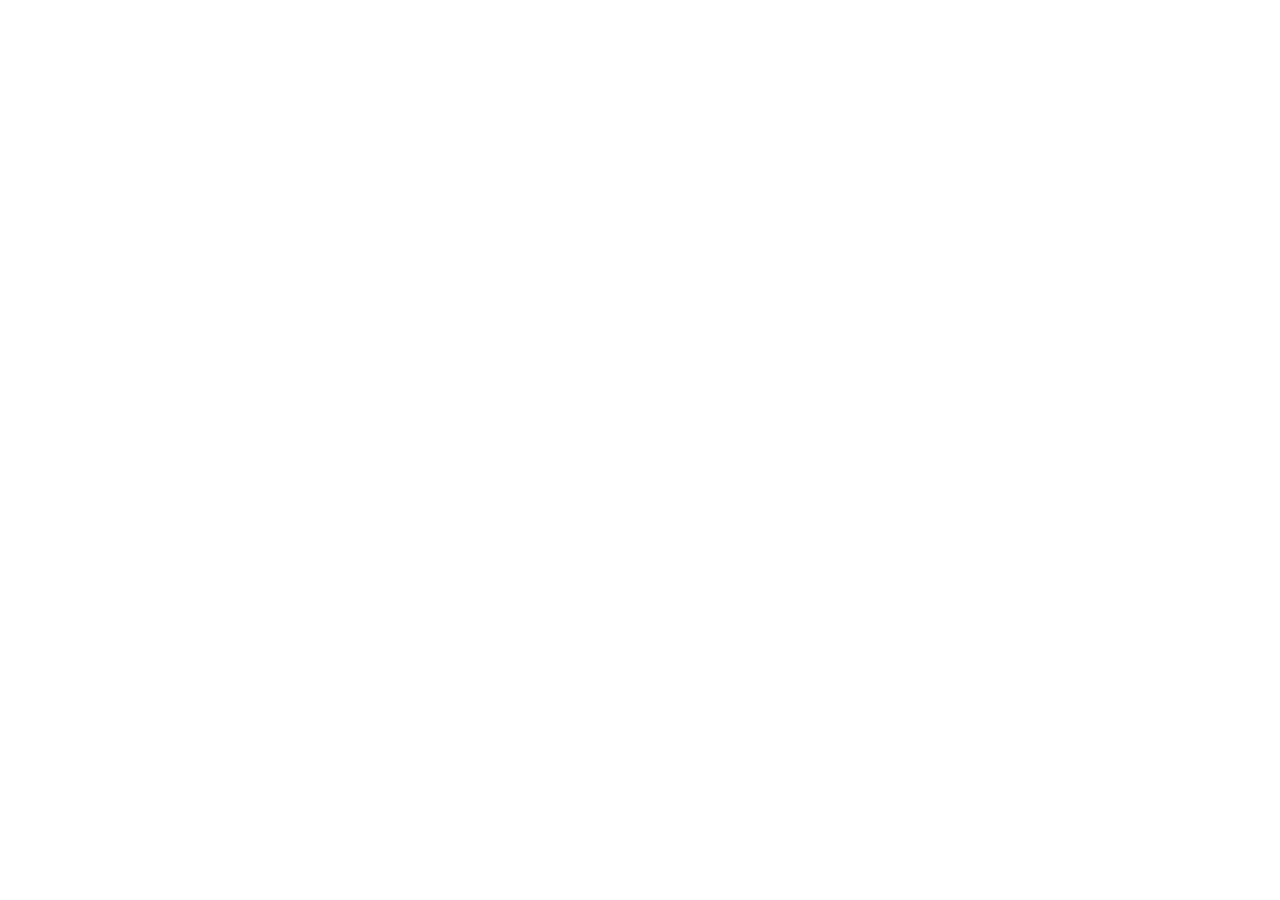
==== index.html @ 0b2075d2 "Add files via upload" ====
<!doctype html>
<html lang="en">
  <head>
    <meta charset="UTF-8" />
    <link rel="icon" type="image/svg+xml" href="/vite.svg" />
    <meta name="viewport" content="width=device-width, initial-scale=1.0" />
    <title data-default>Vite + React + TS</title>
    <meta property="og:image" content="https://bolt.new/static/og_default.png" />
    <meta name="twitter:card" content="summary_large_image" />
    <meta name="twitter:image" content="https://bolt.new/static/og_default.png" />
    <script type="module" crossorigin src="/assets/index-DK-SlphU.js"></script>
    <link rel="stylesheet" crossorigin href="/assets/index-BVPGeCKn.css">
  </head>
  <body>
    <div id="root"></div>
  </body>
</html>
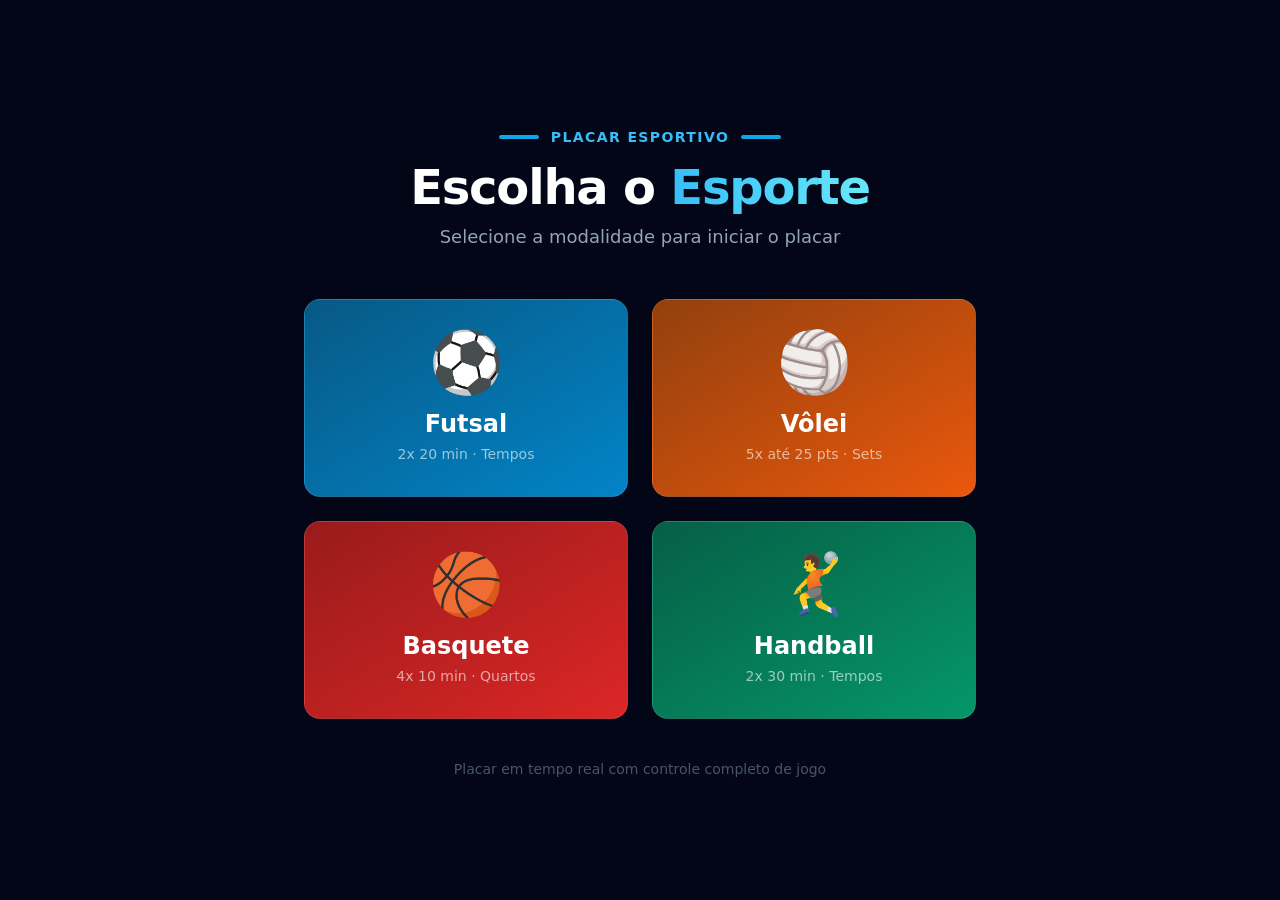
==== commit 26f68469: "Update index.html" ====
--- a/index.html
+++ b/index.html
@@ -8,8 +8,8 @@
     <meta property="og:image" content="https://bolt.new/static/og_default.png" />
     <meta name="twitter:card" content="summary_large_image" />
     <meta name="twitter:image" content="https://bolt.new/static/og_default.png" />
-    <script type="module" crossorigin src="/assets/index-DK-SlphU.js"></script>
-    <link rel="stylesheet" crossorigin href="/assets/index-BVPGeCKn.css">
+   <script type="module" crossorigin src="./assets/index-DK-SlphU.js"></script>
+   <link rel="stylesheet" crossorigin href="./assets/index-BVPGeCKn.css">
   </head>
   <body>
     <div id="root"></div>
--- a/assets/index-BVPGeCKn.css
+++ b/assets/index-BVPGeCKn.css
@@ -0,0 +1 @@
+*,:before,:after{--tw-border-spacing-x: 0;--tw-border-spacing-y: 0;--tw-translate-x: 0;--tw-translate-y: 0;--tw-rotate: 0;--tw-skew-x: 0;--tw-skew-y: 0;--tw-scale-x: 1;--tw-scale-y: 1;--tw-pan-x: ;--tw-pan-y: ;--tw-pinch-zoom: ;--tw-scroll-snap-strictness: proximity;--tw-gradient-from-position: ;--tw-gradient-via-position: ;--tw-gradient-to-position: ;--tw-ordinal: ;--tw-slashed-zero: ;--tw-numeric-figure: ;--tw-numeric-spacing: ;--tw-numeric-fraction: ;--tw-ring-inset: ;--tw-ring-offset-width: 0px;--tw-ring-offset-color: #fff;--tw-ring-color: rgb(59 130 246 / .5);--tw-ring-offset-shadow: 0 0 #0000;--tw-ring-shadow: 0 0 #0000;--tw-shadow: 0 0 #0000;--tw-shadow-colored: 0 0 #0000;--tw-blur: ;--tw-brightness: ;--tw-contrast: ;--tw-grayscale: ;--tw-hue-rotate: ;--tw-invert: ;--tw-saturate: ;--tw-sepia: ;--tw-drop-shadow: ;--tw-backdrop-blur: ;--tw-backdrop-brightness: ;--tw-backdrop-contrast: ;--tw-backdrop-grayscale: ;--tw-backdrop-hue-rotate: ;--tw-backdrop-invert: ;--tw-backdrop-opacity: ;--tw-backdrop-saturate: ;--tw-backdrop-sepia: ;--tw-contain-size: ;--tw-contain-layout: ;--tw-contain-paint: ;--tw-contain-style: }::backdrop{--tw-border-spacing-x: 0;--tw-border-spacing-y: 0;--tw-translate-x: 0;--tw-translate-y: 0;--tw-rotate: 0;--tw-skew-x: 0;--tw-skew-y: 0;--tw-scale-x: 1;--tw-scale-y: 1;--tw-pan-x: ;--tw-pan-y: ;--tw-pinch-zoom: ;--tw-scroll-snap-strictness: proximity;--tw-gradient-from-position: ;--tw-gradient-via-position: ;--tw-gradient-to-position: ;--tw-ordinal: ;--tw-slashed-zero: ;--tw-numeric-figure: ;--tw-numeric-spacing: ;--tw-numeric-fraction: ;--tw-ring-inset: ;--tw-ring-offset-width: 0px;--tw-ring-offset-color: #fff;--tw-ring-color: rgb(59 130 246 / .5);--tw-ring-offset-shadow: 0 0 #0000;--tw-ring-shadow: 0 0 #0000;--tw-shadow: 0 0 #0000;--tw-shadow-colored: 0 0 #0000;--tw-blur: ;--tw-brightness: ;--tw-contrast: ;--tw-grayscale: ;--tw-hue-rotate: ;--tw-invert: ;--tw-saturate: ;--tw-sepia: ;--tw-drop-shadow: ;--tw-backdrop-blur: ;--tw-backdrop-brightness: ;--tw-backdrop-contrast: ;--tw-backdrop-grayscale: ;--tw-backdrop-hue-rotate: ;--tw-backdrop-invert: ;--tw-backdrop-opacity: ;--tw-backdrop-saturate: ;--tw-backdrop-sepia: ;--tw-contain-size: ;--tw-contain-layout: ;--tw-contain-paint: ;--tw-contain-style: }*,:before,:after{box-sizing:border-box;border-width:0;border-style:solid;border-color:#e5e7eb}:before,:after{--tw-content: ""}html,:host{line-height:1.5;-webkit-text-size-adjust:100%;-moz-tab-size:4;-o-tab-size:4;tab-size:4;font-family:ui-sans-serif,system-ui,sans-serif,"Apple Color Emoji","Segoe UI Emoji",Segoe UI Symbol,"Noto Color Emoji";font-feature-settings:normal;font-variation-settings:normal;-webkit-tap-highlight-color:transparent}body{margin:0;line-height:inherit}hr{height:0;color:inherit;border-top-width:1px}abbr:where([title]){-webkit-text-decoration:underline dotted;text-decoration:underline dotted}h1,h2,h3,h4,h5,h6{font-size:inherit;font-weight:inherit}a{color:inherit;text-decoration:inherit}b,strong{font-weight:bolder}code,kbd,samp,pre{font-family:ui-monospace,SFMono-Regular,Menlo,Monaco,Consolas,Liberation Mono,Courier New,monospace;font-feature-settings:normal;font-variation-settings:normal;font-size:1em}small{font-size:80%}sub,sup{font-size:75%;line-height:0;position:relative;vertical-align:baseline}sub{bottom:-.25em}sup{top:-.5em}table{text-indent:0;border-color:inherit;border-collapse:collapse}button,input,optgroup,select,textarea{font-family:inherit;font-feature-settings:inherit;font-variation-settings:inherit;font-size:100%;font-weight:inherit;line-height:inherit;letter-spacing:inherit;color:inherit;margin:0;padding:0}button,select{text-transform:none}button,input:where([type=button]),input:where([type=reset]),input:where([type=submit]){-webkit-appearance:button;background-color:transparent;background-image:none}:-moz-focusring{outline:auto}:-moz-ui-invalid{box-shadow:none}progress{vertical-align:baseline}::-webkit-inner-spin-button,::-webkit-outer-spin-button{height:auto}[type=search]{-webkit-appearance:textfield;outline-offset:-2px}::-webkit-search-decoration{-webkit-appearance:none}::-webkit-file-upload-button{-webkit-appearance:button;font:inherit}summary{display:list-item}blockquote,dl,dd,h1,h2,h3,h4,h5,h6,hr,figure,p,pre{margin:0}fieldset{margin:0;padding:0}legend{padding:0}ol,ul,menu{list-style:none;margin:0;padding:0}dialog{padding:0}textarea{resize:vertical}input::-moz-placeholder,textarea::-moz-placeholder{opacity:1;color:#9ca3af}input::placeholder,textarea::placeholder{opacity:1;color:#9ca3af}button,[role=button]{cursor:pointer}:disabled{cursor:default}img,svg,video,canvas,audio,iframe,embed,object{display:block;vertical-align:middle}img,video{max-width:100%;height:auto}[hidden]:where(:not([hidden=until-found])){display:none}*{-webkit-tap-highlight-color:transparent}body{-webkit-font-smoothing:antialiased;-moz-osx-font-smoothing:grayscale;font-family:Inter,system-ui,-apple-system,sans-serif}.fixed{position:fixed}.absolute{position:absolute}.relative{position:relative}.inset-0{top:0;right:0;bottom:0;left:0}.-right-2{right:-.5rem}.-top-2{top:-.5rem}.bottom-3{bottom:.75rem}.left-0{left:0}.left-1\/2{left:50%}.left-4{left:1rem}.right-0{right:0}.right-3{right:.75rem}.top-0{top:0}.top-4{top:1rem}.z-50{z-index:50}.mx-auto{margin-left:auto;margin-right:auto}.mb-1{margin-bottom:.25rem}.mb-12{margin-bottom:3rem}.mb-2{margin-bottom:.5rem}.mb-3{margin-bottom:.75rem}.mb-4{margin-bottom:1rem}.mb-5{margin-bottom:1.25rem}.mb-6{margin-bottom:1.5rem}.mb-8{margin-bottom:2rem}.ml-1{margin-left:.25rem}.ml-2{margin-left:.5rem}.mt-0\.5{margin-top:.125rem}.mt-1{margin-top:.25rem}.mt-10{margin-top:2.5rem}.mt-16{margin-top:4rem}.mt-2{margin-top:.5rem}.mt-3{margin-top:.75rem}.mt-4{margin-top:1rem}.block{display:block}.flex{display:flex}.inline-flex{display:inline-flex}.grid{display:grid}.hidden{display:none}.h-0\.5{height:.125rem}.h-1{height:.25rem}.h-10{height:2.5rem}.h-16{height:4rem}.h-3{height:.75rem}.h-3\.5{height:.875rem}.h-4{height:1rem}.h-5{height:1.25rem}.h-7{height:1.75rem}.max-h-64{max-height:16rem}.min-h-screen{min-height:100vh}.w-10{width:2.5rem}.w-16{width:4rem}.w-28{width:7rem}.w-3{width:.75rem}.w-3\.5{width:.875rem}.w-4{width:1rem}.w-5{width:1.25rem}.w-7{width:1.75rem}.w-full{width:100%}.max-w-2xl{max-width:42rem}.max-w-4xl{max-width:56rem}.max-w-sm{max-width:24rem}.max-w-xs{max-width:20rem}.flex-1{flex:1 1 0%}.-translate-x-1\/2{--tw-translate-x: -50%;transform:translate(var(--tw-translate-x),var(--tw-translate-y)) rotate(var(--tw-rotate)) skew(var(--tw-skew-x)) skewY(var(--tw-skew-y)) scaleX(var(--tw-scale-x)) scaleY(var(--tw-scale-y))}.scale-105{--tw-scale-x: 1.05;--tw-scale-y: 1.05;transform:translate(var(--tw-translate-x),var(--tw-translate-y)) rotate(var(--tw-rotate)) skew(var(--tw-skew-x)) skewY(var(--tw-skew-y)) scaleX(var(--tw-scale-x)) scaleY(var(--tw-scale-y))}.scale-110{--tw-scale-x: 1.1;--tw-scale-y: 1.1;transform:translate(var(--tw-translate-x),var(--tw-translate-y)) rotate(var(--tw-rotate)) skew(var(--tw-skew-x)) skewY(var(--tw-skew-y)) scaleX(var(--tw-scale-x)) scaleY(var(--tw-scale-y))}.cursor-pointer{cursor:pointer}.select-none{-webkit-user-select:none;-moz-user-select:none;user-select:none}.grid-cols-1{grid-template-columns:repeat(1,minmax(0,1fr))}.grid-cols-2{grid-template-columns:repeat(2,minmax(0,1fr))}.flex-col{flex-direction:column}.flex-wrap{flex-wrap:wrap}.items-center{align-items:center}.justify-center{justify-content:center}.justify-between{justify-content:space-between}.gap-1{gap:.25rem}.gap-1\.5{gap:.375rem}.gap-2{gap:.5rem}.gap-3{gap:.75rem}.gap-4{gap:1rem}.gap-6{gap:1.5rem}.gap-8{gap:2rem}.space-y-2>:not([hidden])~:not([hidden]){--tw-space-y-reverse: 0;margin-top:calc(.5rem * calc(1 - var(--tw-space-y-reverse)));margin-bottom:calc(.5rem * var(--tw-space-y-reverse))}.self-center{align-self:center}.overflow-hidden{overflow:hidden}.overflow-y-auto{overflow-y:auto}.rounded-2xl{border-radius:1rem}.rounded-3xl{border-radius:1.5rem}.rounded-full{border-radius:9999px}.rounded-lg{border-radius:.5rem}.rounded-sm{border-radius:.125rem}.rounded-xl{border-radius:.75rem}.border{border-width:1px}.border-2{border-width:2px}.border-b{border-bottom-width:1px}.border-t{border-top-width:1px}.border-dashed{border-style:dashed}.border-blue-500\/30{border-color:#3b82f64d}.border-red-500\/30{border-color:#ef44444d}.border-rose-500\/30{border-color:#f43f5e4d}.border-slate-700{--tw-border-opacity: 1;border-color:rgb(51 65 85 / var(--tw-border-opacity, 1))}.border-white\/10{border-color:#ffffff1a}.border-white\/20{border-color:#fff3}.border-white\/30{border-color:#ffffff4d}.bg-black\/20{background-color:#0003}.bg-black\/30{background-color:#0000004d}.bg-black\/60{background-color:#0009}.bg-blue-400{--tw-bg-opacity: 1;background-color:rgb(96 165 250 / var(--tw-bg-opacity, 1))}.bg-blue-500{--tw-bg-opacity: 1;background-color:rgb(59 130 246 / var(--tw-bg-opacity, 1))}.bg-emerald-500{--tw-bg-opacity: 1;background-color:rgb(16 185 129 / var(--tw-bg-opacity, 1))}.bg-red-500{--tw-bg-opacity: 1;background-color:rgb(239 68 68 / var(--tw-bg-opacity, 1))}.bg-red-500\/20{background-color:#ef444433}.bg-rose-400{--tw-bg-opacity: 1;background-color:rgb(251 113 133 / var(--tw-bg-opacity, 1))}.bg-rose-500{--tw-bg-opacity: 1;background-color:rgb(244 63 94 / var(--tw-bg-opacity, 1))}.bg-sky-500{--tw-bg-opacity: 1;background-color:rgb(14 165 233 / var(--tw-bg-opacity, 1))}.bg-slate-800\/50{background-color:#1e293b80}.bg-slate-900{--tw-bg-opacity: 1;background-color:rgb(15 23 42 / var(--tw-bg-opacity, 1))}.bg-slate-950{--tw-bg-opacity: 1;background-color:rgb(2 6 23 / var(--tw-bg-opacity, 1))}.bg-white{--tw-bg-opacity: 1;background-color:rgb(255 255 255 / var(--tw-bg-opacity, 1))}.bg-white\/0{background-color:#fff0}.bg-white\/10{background-color:#ffffff1a}.bg-white\/15{background-color:#ffffff26}.bg-white\/20{background-color:#fff3}.bg-white\/5{background-color:#ffffff0d}.bg-gradient-to-br{background-image:linear-gradient(to bottom right,var(--tw-gradient-stops))}.bg-gradient-to-r{background-image:linear-gradient(to right,var(--tw-gradient-stops))}.from-\[\$\{config\.color\}\]{--tw-gradient-from: ${config.color}var(--tw-gradient-from-position);--tw-gradient-to: rgb(255 255 255 / 0) var(--tw-gradient-to-position);--tw-gradient-stops: var(--tw-gradient-from), var(--tw-gradient-to)}.from-amber-800{--tw-gradient-from: #92400e var(--tw-gradient-from-position);--tw-gradient-to: rgb(146 64 14 / 0) var(--tw-gradient-to-position);--tw-gradient-stops: var(--tw-gradient-from), var(--tw-gradient-to)}.from-amber-900{--tw-gradient-from: #78350f var(--tw-gradient-from-position);--tw-gradient-to: rgb(120 53 15 / 0) var(--tw-gradient-to-position);--tw-gradient-stops: var(--tw-gradient-from), var(--tw-gradient-to)}.from-blue-800\/40{--tw-gradient-from: rgb(30 64 175 / .4) var(--tw-gradient-from-position);--tw-gradient-to: rgb(30 64 175 / 0) var(--tw-gradient-to-position);--tw-gradient-stops: var(--tw-gradient-from), var(--tw-gradient-to)}.from-emerald-800{--tw-gradient-from: #065f46 var(--tw-gradient-from-position);--tw-gradient-to: rgb(6 95 70 / 0) var(--tw-gradient-to-position);--tw-gradient-stops: var(--tw-gradient-from), var(--tw-gradient-to)}.from-emerald-900{--tw-gradient-from: #064e3b var(--tw-gradient-from-position);--tw-gradient-to: rgb(6 78 59 / 0) var(--tw-gradient-to-position);--tw-gradient-stops: var(--tw-gradient-from), var(--tw-gradient-to)}.from-red-800{--tw-gradient-from: #991b1b var(--tw-gradient-from-position);--tw-gradient-to: rgb(153 27 27 / 0) var(--tw-gradient-to-position);--tw-gradient-stops: var(--tw-gradient-from), var(--tw-gradient-to)}.from-red-900{--tw-gradient-from: #7f1d1d var(--tw-gradient-from-position);--tw-gradient-to: rgb(127 29 29 / 0) var(--tw-gradient-to-position);--tw-gradient-stops: var(--tw-gradient-from), var(--tw-gradient-to)}.from-rose-800\/40{--tw-gradient-from: rgb(159 18 57 / .4) var(--tw-gradient-from-position);--tw-gradient-to: rgb(159 18 57 / 0) var(--tw-gradient-to-position);--tw-gradient-stops: var(--tw-gradient-from), var(--tw-gradient-to)}.from-sky-400{--tw-gradient-from: #38bdf8 var(--tw-gradient-from-position);--tw-gradient-to: rgb(56 189 248 / 0) var(--tw-gradient-to-position);--tw-gradient-stops: var(--tw-gradient-from), var(--tw-gradient-to)}.from-sky-800{--tw-gradient-from: #075985 var(--tw-gradient-from-position);--tw-gradient-to: rgb(7 89 133 / 0) var(--tw-gradient-to-position);--tw-gradient-stops: var(--tw-gradient-from), var(--tw-gradient-to)}.from-sky-900{--tw-gradient-from: #0c4a6e var(--tw-gradient-from-position);--tw-gradient-to: rgb(12 74 110 / 0) var(--tw-gradient-to-position);--tw-gradient-stops: var(--tw-gradient-from), var(--tw-gradient-to)}.from-slate-900{--tw-gradient-from: #0f172a var(--tw-gradient-from-position);--tw-gradient-to: rgb(15 23 42 / 0) var(--tw-gradient-to-position);--tw-gradient-stops: var(--tw-gradient-from), var(--tw-gradient-to)}.via-emerald-800{--tw-gradient-to: rgb(6 95 70 / 0) var(--tw-gradient-to-position);--tw-gradient-stops: var(--tw-gradient-from), #065f46 var(--tw-gradient-via-position), var(--tw-gradient-to)}.via-orange-800{--tw-gradient-to: rgb(154 52 18 / 0) var(--tw-gradient-to-position);--tw-gradient-stops: var(--tw-gradient-from), #9a3412 var(--tw-gradient-via-position), var(--tw-gradient-to)}.via-red-800{--tw-gradient-to: rgb(153 27 27 / 0) var(--tw-gradient-to-position);--tw-gradient-stops: var(--tw-gradient-from), #991b1b var(--tw-gradient-via-position), var(--tw-gradient-to)}.via-sky-800{--tw-gradient-to: rgb(7 89 133 / 0) var(--tw-gradient-to-position);--tw-gradient-stops: var(--tw-gradient-from), #075985 var(--tw-gradient-via-position), var(--tw-gradient-to)}.to-\[\$\{config\.accentColor\}\]{--tw-gradient-to: ${config.accentColor}var(--tw-gradient-to-position)}.to-blue-900\/40{--tw-gradient-to: rgb(30 58 138 / .4) var(--tw-gradient-to-position)}.to-cyan-300{--tw-gradient-to: #67e8f9 var(--tw-gradient-to-position)}.to-emerald-600{--tw-gradient-to: #059669 var(--tw-gradient-to-position)}.to-orange-600{--tw-gradient-to: #ea580c var(--tw-gradient-to-position)}.to-red-600{--tw-gradient-to: #dc2626 var(--tw-gradient-to-position)}.to-rose-900\/40{--tw-gradient-to: rgb(136 19 55 / .4) var(--tw-gradient-to-position)}.to-sky-600{--tw-gradient-to: #0284c7 var(--tw-gradient-to-position)}.to-slate-800{--tw-gradient-to: #1e293b var(--tw-gradient-to-position)}.to-slate-900{--tw-gradient-to: #0f172a var(--tw-gradient-to-position)}.bg-clip-text{-webkit-background-clip:text;background-clip:text}.object-contain{-o-object-fit:contain;object-fit:contain}.p-1{padding:.25rem}.p-2{padding:.5rem}.p-3{padding:.75rem}.p-4{padding:1rem}.p-6{padding:1.5rem}.p-8{padding:2rem}.px-3{padding-left:.75rem;padding-right:.75rem}.px-4{padding-left:1rem;padding-right:1rem}.px-5{padding-left:1.25rem;padding-right:1.25rem}.px-6{padding-left:1.5rem;padding-right:1.5rem}.py-1{padding-top:.25rem;padding-bottom:.25rem}.py-1\.5{padding-top:.375rem;padding-bottom:.375rem}.py-12{padding-top:3rem;padding-bottom:3rem}.py-2{padding-top:.5rem;padding-bottom:.5rem}.py-2\.5{padding-top:.625rem;padding-bottom:.625rem}.py-3{padding-top:.75rem;padding-bottom:.75rem}.py-4{padding-top:1rem;padding-bottom:1rem}.pt-10{padding-top:2.5rem}.pt-4{padding-top:1rem}.text-left{text-align:left}.text-center{text-align:center}.text-2xl{font-size:1.5rem;line-height:2rem}.text-3xl{font-size:1.875rem;line-height:2.25rem}.text-4xl{font-size:2.25rem;line-height:2.5rem}.text-5xl{font-size:3rem;line-height:1}.text-6xl{font-size:3.75rem;line-height:1}.text-7xl{font-size:4.5rem;line-height:1}.text-base{font-size:1rem;line-height:1.5rem}.text-lg{font-size:1.125rem;line-height:1.75rem}.text-sm{font-size:.875rem;line-height:1.25rem}.text-xs{font-size:.75rem;line-height:1rem}.font-black{font-weight:900}.font-bold{font-weight:700}.font-light{font-weight:300}.font-medium{font-weight:500}.font-semibold{font-weight:600}.uppercase{text-transform:uppercase}.tabular-nums{--tw-numeric-spacing: tabular-nums;font-variant-numeric:var(--tw-ordinal) var(--tw-slashed-zero) var(--tw-numeric-figure) var(--tw-numeric-spacing) var(--tw-numeric-fraction)}.leading-none{line-height:1}.tracking-tight{letter-spacing:-.025em}.tracking-wider{letter-spacing:.05em}.tracking-widest{letter-spacing:.1em}.text-blue-400{--tw-text-opacity: 1;color:rgb(96 165 250 / var(--tw-text-opacity, 1))}.text-emerald-400{--tw-text-opacity: 1;color:rgb(52 211 153 / var(--tw-text-opacity, 1))}.text-red-400{--tw-text-opacity: 1;color:rgb(248 113 113 / var(--tw-text-opacity, 1))}.text-rose-400{--tw-text-opacity: 1;color:rgb(251 113 133 / var(--tw-text-opacity, 1))}.text-sky-400{--tw-text-opacity: 1;color:rgb(56 189 248 / var(--tw-text-opacity, 1))}.text-slate-400{--tw-text-opacity: 1;color:rgb(148 163 184 / var(--tw-text-opacity, 1))}.text-slate-600{--tw-text-opacity: 1;color:rgb(71 85 105 / var(--tw-text-opacity, 1))}.text-slate-900{--tw-text-opacity: 1;color:rgb(15 23 42 / var(--tw-text-opacity, 1))}.text-transparent{color:transparent}.text-white{--tw-text-opacity: 1;color:rgb(255 255 255 / var(--tw-text-opacity, 1))}.text-white\/30{color:#ffffff4d}.text-white\/40{color:#fff6}.text-white\/50{color:#ffffff80}.text-white\/60{color:#fff9}.text-white\/70{color:#ffffffb3}.text-yellow-400{--tw-text-opacity: 1;color:rgb(250 204 21 / var(--tw-text-opacity, 1))}.opacity-0{opacity:0}.opacity-60{opacity:.6}.shadow-2xl{--tw-shadow: 0 25px 50px -12px rgb(0 0 0 / .25);--tw-shadow-colored: 0 25px 50px -12px var(--tw-shadow-color);box-shadow:var(--tw-ring-offset-shadow, 0 0 #0000),var(--tw-ring-shadow, 0 0 #0000),var(--tw-shadow)}.shadow-lg{--tw-shadow: 0 10px 15px -3px rgb(0 0 0 / .1), 0 4px 6px -4px rgb(0 0 0 / .1);--tw-shadow-colored: 0 10px 15px -3px var(--tw-shadow-color), 0 4px 6px -4px var(--tw-shadow-color);box-shadow:var(--tw-ring-offset-shadow, 0 0 #0000),var(--tw-ring-shadow, 0 0 #0000),var(--tw-shadow)}.shadow-emerald-500\/30{--tw-shadow-color: rgb(16 185 129 / .3);--tw-shadow: var(--tw-shadow-colored)}.shadow-red-500\/30{--tw-shadow-color: rgb(239 68 68 / .3);--tw-shadow: var(--tw-shadow-colored)}.outline-none{outline:2px solid transparent;outline-offset:2px}.drop-shadow-2xl{--tw-drop-shadow: drop-shadow(0 25px 25px rgb(0 0 0 / .15));filter:var(--tw-blur) var(--tw-brightness) var(--tw-contrast) var(--tw-grayscale) var(--tw-hue-rotate) var(--tw-invert) var(--tw-saturate) var(--tw-sepia) var(--tw-drop-shadow)}.drop-shadow-xl{--tw-drop-shadow: drop-shadow(0 20px 13px rgb(0 0 0 / .03)) drop-shadow(0 8px 5px rgb(0 0 0 / .08));filter:var(--tw-blur) var(--tw-brightness) var(--tw-contrast) var(--tw-grayscale) var(--tw-hue-rotate) var(--tw-invert) var(--tw-saturate) var(--tw-sepia) var(--tw-drop-shadow)}.filter{filter:var(--tw-blur) var(--tw-brightness) var(--tw-contrast) var(--tw-grayscale) var(--tw-hue-rotate) var(--tw-invert) var(--tw-saturate) var(--tw-sepia) var(--tw-drop-shadow)}.backdrop-blur-sm{--tw-backdrop-blur: blur(4px);-webkit-backdrop-filter:var(--tw-backdrop-blur) var(--tw-backdrop-brightness) var(--tw-backdrop-contrast) var(--tw-backdrop-grayscale) var(--tw-backdrop-hue-rotate) var(--tw-backdrop-invert) var(--tw-backdrop-opacity) var(--tw-backdrop-saturate) var(--tw-backdrop-sepia);backdrop-filter:var(--tw-backdrop-blur) var(--tw-backdrop-brightness) var(--tw-backdrop-contrast) var(--tw-backdrop-grayscale) var(--tw-backdrop-hue-rotate) var(--tw-backdrop-invert) var(--tw-backdrop-opacity) var(--tw-backdrop-saturate) var(--tw-backdrop-sepia)}.transition-all{transition-property:all;transition-timing-function:cubic-bezier(.4,0,.2,1);transition-duration:.15s}.transition-colors{transition-property:color,background-color,border-color,text-decoration-color,fill,stroke;transition-timing-function:cubic-bezier(.4,0,.2,1);transition-duration:.15s}.transition-opacity{transition-property:opacity;transition-timing-function:cubic-bezier(.4,0,.2,1);transition-duration:.15s}.transition-transform{transition-property:transform;transition-timing-function:cubic-bezier(.4,0,.2,1);transition-duration:.15s}.duration-200{transition-duration:.2s}.duration-300{transition-duration:.3s}.animate-in{animation:animateIn .3s ease-out}.fade-in{animation:fadeIn .3s ease-out}.slide-in-from-bottom-4{animation:slideInBottom .3s ease-out}@keyframes animateIn{0%{opacity:0;transform:translateY(16px)}to{opacity:1;transform:translateY(0)}}@keyframes fadeIn{0%{opacity:0}to{opacity:1}}@keyframes slideInBottom{0%{opacity:0;transform:translateY(24px)}to{opacity:1;transform:translateY(0)}}.hover\:scale-\[1\.03\]:hover{--tw-scale-x: 1.03;--tw-scale-y: 1.03;transform:translate(var(--tw-translate-x),var(--tw-translate-y)) rotate(var(--tw-rotate)) skew(var(--tw-skew-x)) skewY(var(--tw-skew-y)) scaleX(var(--tw-scale-x)) scaleY(var(--tw-scale-y))}.hover\:border-white\/20:hover{border-color:#fff3}.hover\:border-white\/40:hover{border-color:#fff6}.hover\:bg-emerald-400:hover{--tw-bg-opacity: 1;background-color:rgb(52 211 153 / var(--tw-bg-opacity, 1))}.hover\:bg-red-400:hover{--tw-bg-opacity: 1;background-color:rgb(248 113 113 / var(--tw-bg-opacity, 1))}.hover\:bg-red-500\/20:hover{background-color:#ef444433}.hover\:bg-slate-800:hover{--tw-bg-opacity: 1;background-color:rgb(30 41 59 / var(--tw-bg-opacity, 1))}.hover\:bg-white\/10:hover{background-color:#ffffff1a}.hover\:bg-white\/20:hover{background-color:#fff3}.hover\:bg-white\/90:hover{background-color:#ffffffe6}.hover\:from-amber-700:hover{--tw-gradient-from: #b45309 var(--tw-gradient-from-position);--tw-gradient-to: rgb(180 83 9 / 0) var(--tw-gradient-to-position);--tw-gradient-stops: var(--tw-gradient-from), var(--tw-gradient-to)}.hover\:from-emerald-700:hover{--tw-gradient-from: #047857 var(--tw-gradient-from-position);--tw-gradient-to: rgb(4 120 87 / 0) var(--tw-gradient-to-position);--tw-gradient-stops: var(--tw-gradient-from), var(--tw-gradient-to)}.hover\:from-red-700:hover{--tw-gradient-from: #b91c1c var(--tw-gradient-from-position);--tw-gradient-to: rgb(185 28 28 / 0) var(--tw-gradient-to-position);--tw-gradient-stops: var(--tw-gradient-from), var(--tw-gradient-to)}.hover\:from-sky-700:hover{--tw-gradient-from: #0369a1 var(--tw-gradient-from-position);--tw-gradient-to: rgb(3 105 161 / 0) var(--tw-gradient-to-position);--tw-gradient-stops: var(--tw-gradient-from), var(--tw-gradient-to)}.hover\:to-emerald-500:hover{--tw-gradient-to: #10b981 var(--tw-gradient-to-position)}.hover\:to-orange-500:hover{--tw-gradient-to: #f97316 var(--tw-gradient-to-position)}.hover\:to-red-500:hover{--tw-gradient-to: #ef4444 var(--tw-gradient-to-position)}.hover\:to-sky-500:hover{--tw-gradient-to: #0ea5e9 var(--tw-gradient-to-position)}.hover\:text-white:hover{--tw-text-opacity: 1;color:rgb(255 255 255 / var(--tw-text-opacity, 1))}.hover\:shadow-2xl:hover{--tw-shadow: 0 25px 50px -12px rgb(0 0 0 / .25);--tw-shadow-colored: 0 25px 50px -12px var(--tw-shadow-color);box-shadow:var(--tw-ring-offset-shadow, 0 0 #0000),var(--tw-ring-shadow, 0 0 #0000),var(--tw-shadow)}.hover\:shadow-lg:hover{--tw-shadow: 0 10px 15px -3px rgb(0 0 0 / .1), 0 4px 6px -4px rgb(0 0 0 / .1);--tw-shadow-colored: 0 10px 15px -3px var(--tw-shadow-color), 0 4px 6px -4px var(--tw-shadow-color);box-shadow:var(--tw-ring-offset-shadow, 0 0 #0000),var(--tw-ring-shadow, 0 0 #0000),var(--tw-shadow)}.hover\:brightness-110:hover{--tw-brightness: brightness(1.1);filter:var(--tw-blur) var(--tw-brightness) var(--tw-contrast) var(--tw-grayscale) var(--tw-hue-rotate) var(--tw-invert) var(--tw-saturate) var(--tw-sepia) var(--tw-drop-shadow)}.focus\:border-white\/40:focus{border-color:#fff6}.focus\:border-white\/60:focus{border-color:#fff9}.focus\:outline-none:focus{outline:2px solid transparent;outline-offset:2px}.active\:scale-90:active{--tw-scale-x: .9;--tw-scale-y: .9;transform:translate(var(--tw-translate-x),var(--tw-translate-y)) rotate(var(--tw-rotate)) skew(var(--tw-skew-x)) skewY(var(--tw-skew-y)) scaleX(var(--tw-scale-x)) scaleY(var(--tw-scale-y))}.disabled\:opacity-30:disabled{opacity:.3}.disabled\:opacity-40:disabled{opacity:.4}.group:hover .group-hover\:-rotate-6{--tw-rotate: -6deg;transform:translate(var(--tw-translate-x),var(--tw-translate-y)) rotate(var(--tw-rotate)) skew(var(--tw-skew-x)) skewY(var(--tw-skew-y)) scaleX(var(--tw-scale-x)) scaleY(var(--tw-scale-y))}.group:hover .group-hover\:scale-110{--tw-scale-x: 1.1;--tw-scale-y: 1.1;transform:translate(var(--tw-translate-x),var(--tw-translate-y)) rotate(var(--tw-rotate)) skew(var(--tw-skew-x)) skewY(var(--tw-skew-y)) scaleX(var(--tw-scale-x)) scaleY(var(--tw-scale-y))}.group:hover .group-hover\:bg-white\/5{background-color:#ffffff0d}.group:hover .group-hover\:opacity-100{opacity:1}@media (min-width: 640px){.sm\:grid-cols-2{grid-template-columns:repeat(2,minmax(0,1fr))}}
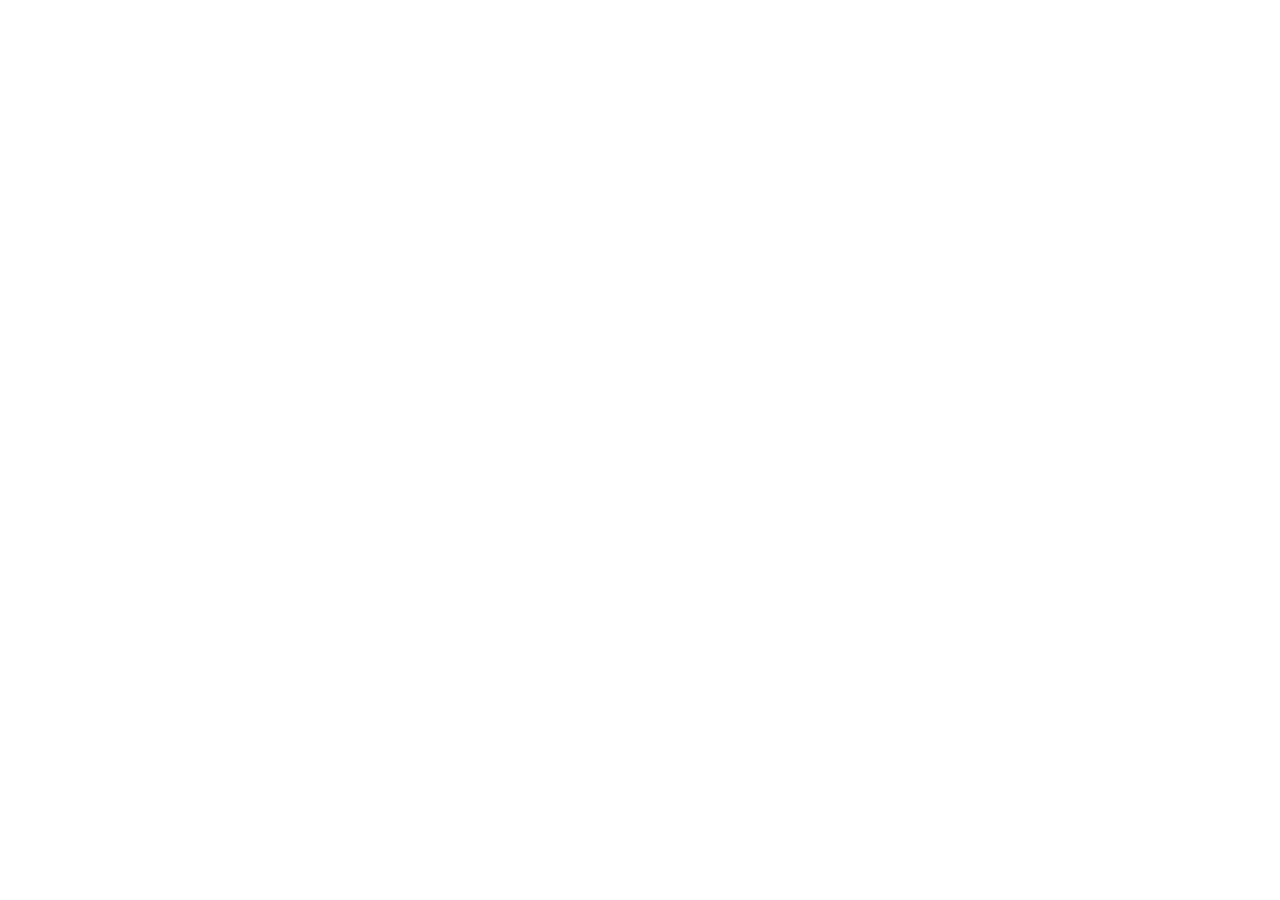
==== commit 96c03edd: "Add files via upload" ====
--- a/index.html
+++ b/index.html
@@ -8,8 +8,8 @@
     <meta property="og:image" content="https://bolt.new/static/og_default.png" />
     <meta name="twitter:card" content="summary_large_image" />
     <meta name="twitter:image" content="https://bolt.new/static/og_default.png" />
-   <script type="module" crossorigin src="./assets/index-DK-SlphU.js"></script>
-   <link rel="stylesheet" crossorigin href="./assets/index-BVPGeCKn.css">
+    <script type="module" crossorigin src="/assets/index-DK-SlphU.js"></script>
+    <link rel="stylesheet" crossorigin href="/assets/index-BVPGeCKn.css">
   </head>
   <body>
     <div id="root"></div>
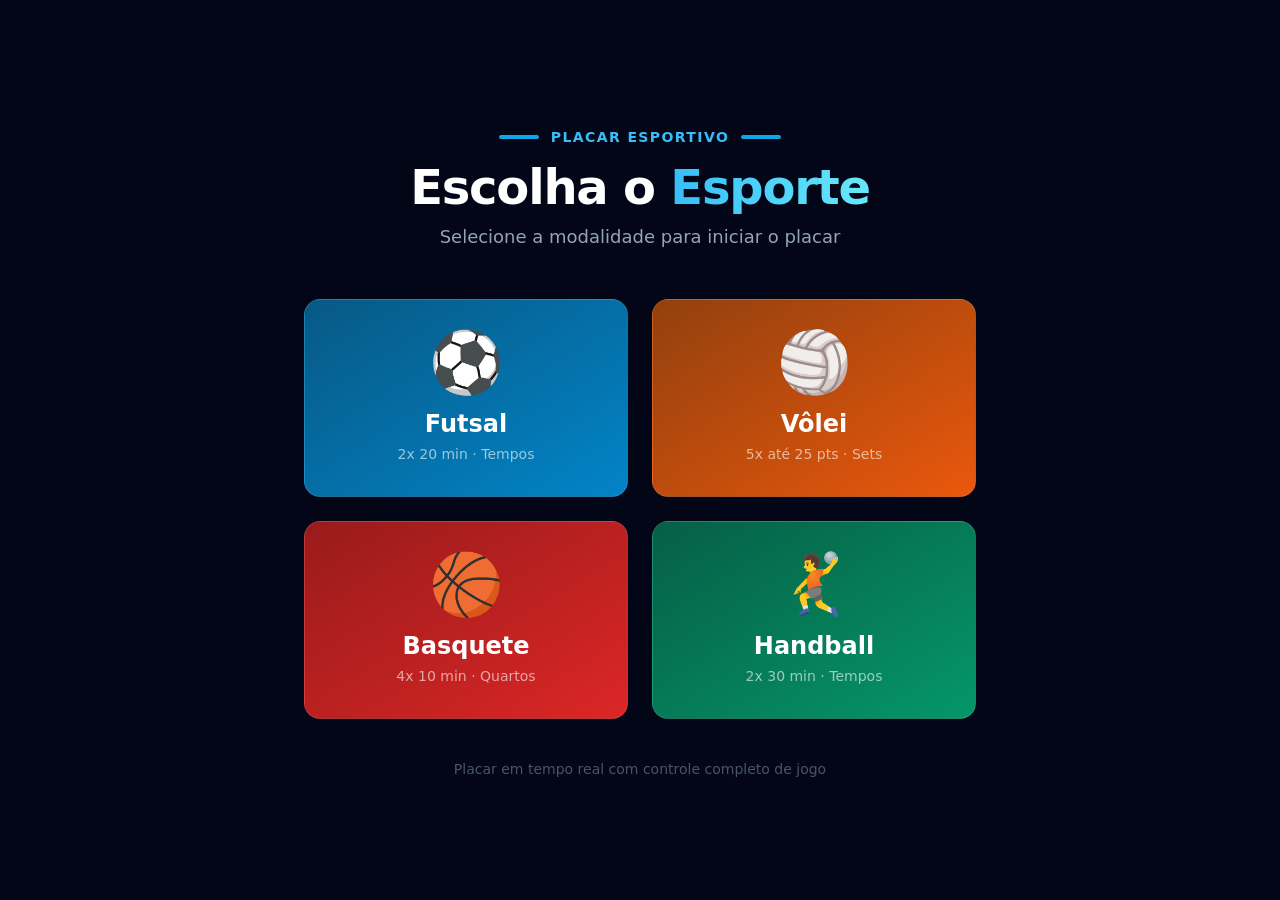
==== commit d0a3e950: "Update index.html" ====
--- a/index.html
+++ b/index.html
@@ -8,8 +8,8 @@
     <meta property="og:image" content="https://bolt.new/static/og_default.png" />
     <meta name="twitter:card" content="summary_large_image" />
     <meta name="twitter:image" content="https://bolt.new/static/og_default.png" />
-    <script type="module" crossorigin src="/assets/index-DK-SlphU.js"></script>
-    <link rel="stylesheet" crossorigin href="/assets/index-BVPGeCKn.css">
+    <script type="module" crossorigin src="./assets/index-DK-SlphU.js"></script>
+    <link rel="stylesheet" crossorigin href="./assets/index-BVPGeCKn.css">
   </head>
   <body>
     <div id="root"></div>
--- a/assets/index-BVPGeCKn.css
+++ b/assets/index-BVPGeCKn.css
@@ -0,0 +1 @@
+*,:before,:after{--tw-border-spacing-x: 0;--tw-border-spacing-y: 0;--tw-translate-x: 0;--tw-translate-y: 0;--tw-rotate: 0;--tw-skew-x: 0;--tw-skew-y: 0;--tw-scale-x: 1;--tw-scale-y: 1;--tw-pan-x: ;--tw-pan-y: ;--tw-pinch-zoom: ;--tw-scroll-snap-strictness: proximity;--tw-gradient-from-position: ;--tw-gradient-via-position: ;--tw-gradient-to-position: ;--tw-ordinal: ;--tw-slashed-zero: ;--tw-numeric-figure: ;--tw-numeric-spacing: ;--tw-numeric-fraction: ;--tw-ring-inset: ;--tw-ring-offset-width: 0px;--tw-ring-offset-color: #fff;--tw-ring-color: rgb(59 130 246 / .5);--tw-ring-offset-shadow: 0 0 #0000;--tw-ring-shadow: 0 0 #0000;--tw-shadow: 0 0 #0000;--tw-shadow-colored: 0 0 #0000;--tw-blur: ;--tw-brightness: ;--tw-contrast: ;--tw-grayscale: ;--tw-hue-rotate: ;--tw-invert: ;--tw-saturate: ;--tw-sepia: ;--tw-drop-shadow: ;--tw-backdrop-blur: ;--tw-backdrop-brightness: ;--tw-backdrop-contrast: ;--tw-backdrop-grayscale: ;--tw-backdrop-hue-rotate: ;--tw-backdrop-invert: ;--tw-backdrop-opacity: ;--tw-backdrop-saturate: ;--tw-backdrop-sepia: ;--tw-contain-size: ;--tw-contain-layout: ;--tw-contain-paint: ;--tw-contain-style: }::backdrop{--tw-border-spacing-x: 0;--tw-border-spacing-y: 0;--tw-translate-x: 0;--tw-translate-y: 0;--tw-rotate: 0;--tw-skew-x: 0;--tw-skew-y: 0;--tw-scale-x: 1;--tw-scale-y: 1;--tw-pan-x: ;--tw-pan-y: ;--tw-pinch-zoom: ;--tw-scroll-snap-strictness: proximity;--tw-gradient-from-position: ;--tw-gradient-via-position: ;--tw-gradient-to-position: ;--tw-ordinal: ;--tw-slashed-zero: ;--tw-numeric-figure: ;--tw-numeric-spacing: ;--tw-numeric-fraction: ;--tw-ring-inset: ;--tw-ring-offset-width: 0px;--tw-ring-offset-color: #fff;--tw-ring-color: rgb(59 130 246 / .5);--tw-ring-offset-shadow: 0 0 #0000;--tw-ring-shadow: 0 0 #0000;--tw-shadow: 0 0 #0000;--tw-shadow-colored: 0 0 #0000;--tw-blur: ;--tw-brightness: ;--tw-contrast: ;--tw-grayscale: ;--tw-hue-rotate: ;--tw-invert: ;--tw-saturate: ;--tw-sepia: ;--tw-drop-shadow: ;--tw-backdrop-blur: ;--tw-backdrop-brightness: ;--tw-backdrop-contrast: ;--tw-backdrop-grayscale: ;--tw-backdrop-hue-rotate: ;--tw-backdrop-invert: ;--tw-backdrop-opacity: ;--tw-backdrop-saturate: ;--tw-backdrop-sepia: ;--tw-contain-size: ;--tw-contain-layout: ;--tw-contain-paint: ;--tw-contain-style: }*,:before,:after{box-sizing:border-box;border-width:0;border-style:solid;border-color:#e5e7eb}:before,:after{--tw-content: ""}html,:host{line-height:1.5;-webkit-text-size-adjust:100%;-moz-tab-size:4;-o-tab-size:4;tab-size:4;font-family:ui-sans-serif,system-ui,sans-serif,"Apple Color Emoji","Segoe UI Emoji",Segoe UI Symbol,"Noto Color Emoji";font-feature-settings:normal;font-variation-settings:normal;-webkit-tap-highlight-color:transparent}body{margin:0;line-height:inherit}hr{height:0;color:inherit;border-top-width:1px}abbr:where([title]){-webkit-text-decoration:underline dotted;text-decoration:underline dotted}h1,h2,h3,h4,h5,h6{font-size:inherit;font-weight:inherit}a{color:inherit;text-decoration:inherit}b,strong{font-weight:bolder}code,kbd,samp,pre{font-family:ui-monospace,SFMono-Regular,Menlo,Monaco,Consolas,Liberation Mono,Courier New,monospace;font-feature-settings:normal;font-variation-settings:normal;font-size:1em}small{font-size:80%}sub,sup{font-size:75%;line-height:0;position:relative;vertical-align:baseline}sub{bottom:-.25em}sup{top:-.5em}table{text-indent:0;border-color:inherit;border-collapse:collapse}button,input,optgroup,select,textarea{font-family:inherit;font-feature-settings:inherit;font-variation-settings:inherit;font-size:100%;font-weight:inherit;line-height:inherit;letter-spacing:inherit;color:inherit;margin:0;padding:0}button,select{text-transform:none}button,input:where([type=button]),input:where([type=reset]),input:where([type=submit]){-webkit-appearance:button;background-color:transparent;background-image:none}:-moz-focusring{outline:auto}:-moz-ui-invalid{box-shadow:none}progress{vertical-align:baseline}::-webkit-inner-spin-button,::-webkit-outer-spin-button{height:auto}[type=search]{-webkit-appearance:textfield;outline-offset:-2px}::-webkit-search-decoration{-webkit-appearance:none}::-webkit-file-upload-button{-webkit-appearance:button;font:inherit}summary{display:list-item}blockquote,dl,dd,h1,h2,h3,h4,h5,h6,hr,figure,p,pre{margin:0}fieldset{margin:0;padding:0}legend{padding:0}ol,ul,menu{list-style:none;margin:0;padding:0}dialog{padding:0}textarea{resize:vertical}input::-moz-placeholder,textarea::-moz-placeholder{opacity:1;color:#9ca3af}input::placeholder,textarea::placeholder{opacity:1;color:#9ca3af}button,[role=button]{cursor:pointer}:disabled{cursor:default}img,svg,video,canvas,audio,iframe,embed,object{display:block;vertical-align:middle}img,video{max-width:100%;height:auto}[hidden]:where(:not([hidden=until-found])){display:none}*{-webkit-tap-highlight-color:transparent}body{-webkit-font-smoothing:antialiased;-moz-osx-font-smoothing:grayscale;font-family:Inter,system-ui,-apple-system,sans-serif}.fixed{position:fixed}.absolute{position:absolute}.relative{position:relative}.inset-0{top:0;right:0;bottom:0;left:0}.-right-2{right:-.5rem}.-top-2{top:-.5rem}.bottom-3{bottom:.75rem}.left-0{left:0}.left-1\/2{left:50%}.left-4{left:1rem}.right-0{right:0}.right-3{right:.75rem}.top-0{top:0}.top-4{top:1rem}.z-50{z-index:50}.mx-auto{margin-left:auto;margin-right:auto}.mb-1{margin-bottom:.25rem}.mb-12{margin-bottom:3rem}.mb-2{margin-bottom:.5rem}.mb-3{margin-bottom:.75rem}.mb-4{margin-bottom:1rem}.mb-5{margin-bottom:1.25rem}.mb-6{margin-bottom:1.5rem}.mb-8{margin-bottom:2rem}.ml-1{margin-left:.25rem}.ml-2{margin-left:.5rem}.mt-0\.5{margin-top:.125rem}.mt-1{margin-top:.25rem}.mt-10{margin-top:2.5rem}.mt-16{margin-top:4rem}.mt-2{margin-top:.5rem}.mt-3{margin-top:.75rem}.mt-4{margin-top:1rem}.block{display:block}.flex{display:flex}.inline-flex{display:inline-flex}.grid{display:grid}.hidden{display:none}.h-0\.5{height:.125rem}.h-1{height:.25rem}.h-10{height:2.5rem}.h-16{height:4rem}.h-3{height:.75rem}.h-3\.5{height:.875rem}.h-4{height:1rem}.h-5{height:1.25rem}.h-7{height:1.75rem}.max-h-64{max-height:16rem}.min-h-screen{min-height:100vh}.w-10{width:2.5rem}.w-16{width:4rem}.w-28{width:7rem}.w-3{width:.75rem}.w-3\.5{width:.875rem}.w-4{width:1rem}.w-5{width:1.25rem}.w-7{width:1.75rem}.w-full{width:100%}.max-w-2xl{max-width:42rem}.max-w-4xl{max-width:56rem}.max-w-sm{max-width:24rem}.max-w-xs{max-width:20rem}.flex-1{flex:1 1 0%}.-translate-x-1\/2{--tw-translate-x: -50%;transform:translate(var(--tw-translate-x),var(--tw-translate-y)) rotate(var(--tw-rotate)) skew(var(--tw-skew-x)) skewY(var(--tw-skew-y)) scaleX(var(--tw-scale-x)) scaleY(var(--tw-scale-y))}.scale-105{--tw-scale-x: 1.05;--tw-scale-y: 1.05;transform:translate(var(--tw-translate-x),var(--tw-translate-y)) rotate(var(--tw-rotate)) skew(var(--tw-skew-x)) skewY(var(--tw-skew-y)) scaleX(var(--tw-scale-x)) scaleY(var(--tw-scale-y))}.scale-110{--tw-scale-x: 1.1;--tw-scale-y: 1.1;transform:translate(var(--tw-translate-x),var(--tw-translate-y)) rotate(var(--tw-rotate)) skew(var(--tw-skew-x)) skewY(var(--tw-skew-y)) scaleX(var(--tw-scale-x)) scaleY(var(--tw-scale-y))}.cursor-pointer{cursor:pointer}.select-none{-webkit-user-select:none;-moz-user-select:none;user-select:none}.grid-cols-1{grid-template-columns:repeat(1,minmax(0,1fr))}.grid-cols-2{grid-template-columns:repeat(2,minmax(0,1fr))}.flex-col{flex-direction:column}.flex-wrap{flex-wrap:wrap}.items-center{align-items:center}.justify-center{justify-content:center}.justify-between{justify-content:space-between}.gap-1{gap:.25rem}.gap-1\.5{gap:.375rem}.gap-2{gap:.5rem}.gap-3{gap:.75rem}.gap-4{gap:1rem}.gap-6{gap:1.5rem}.gap-8{gap:2rem}.space-y-2>:not([hidden])~:not([hidden]){--tw-space-y-reverse: 0;margin-top:calc(.5rem * calc(1 - var(--tw-space-y-reverse)));margin-bottom:calc(.5rem * var(--tw-space-y-reverse))}.self-center{align-self:center}.overflow-hidden{overflow:hidden}.overflow-y-auto{overflow-y:auto}.rounded-2xl{border-radius:1rem}.rounded-3xl{border-radius:1.5rem}.rounded-full{border-radius:9999px}.rounded-lg{border-radius:.5rem}.rounded-sm{border-radius:.125rem}.rounded-xl{border-radius:.75rem}.border{border-width:1px}.border-2{border-width:2px}.border-b{border-bottom-width:1px}.border-t{border-top-width:1px}.border-dashed{border-style:dashed}.border-blue-500\/30{border-color:#3b82f64d}.border-red-500\/30{border-color:#ef44444d}.border-rose-500\/30{border-color:#f43f5e4d}.border-slate-700{--tw-border-opacity: 1;border-color:rgb(51 65 85 / var(--tw-border-opacity, 1))}.border-white\/10{border-color:#ffffff1a}.border-white\/20{border-color:#fff3}.border-white\/30{border-color:#ffffff4d}.bg-black\/20{background-color:#0003}.bg-black\/30{background-color:#0000004d}.bg-black\/60{background-color:#0009}.bg-blue-400{--tw-bg-opacity: 1;background-color:rgb(96 165 250 / var(--tw-bg-opacity, 1))}.bg-blue-500{--tw-bg-opacity: 1;background-color:rgb(59 130 246 / var(--tw-bg-opacity, 1))}.bg-emerald-500{--tw-bg-opacity: 1;background-color:rgb(16 185 129 / var(--tw-bg-opacity, 1))}.bg-red-500{--tw-bg-opacity: 1;background-color:rgb(239 68 68 / var(--tw-bg-opacity, 1))}.bg-red-500\/20{background-color:#ef444433}.bg-rose-400{--tw-bg-opacity: 1;background-color:rgb(251 113 133 / var(--tw-bg-opacity, 1))}.bg-rose-500{--tw-bg-opacity: 1;background-color:rgb(244 63 94 / var(--tw-bg-opacity, 1))}.bg-sky-500{--tw-bg-opacity: 1;background-color:rgb(14 165 233 / var(--tw-bg-opacity, 1))}.bg-slate-800\/50{background-color:#1e293b80}.bg-slate-900{--tw-bg-opacity: 1;background-color:rgb(15 23 42 / var(--tw-bg-opacity, 1))}.bg-slate-950{--tw-bg-opacity: 1;background-color:rgb(2 6 23 / var(--tw-bg-opacity, 1))}.bg-white{--tw-bg-opacity: 1;background-color:rgb(255 255 255 / var(--tw-bg-opacity, 1))}.bg-white\/0{background-color:#fff0}.bg-white\/10{background-color:#ffffff1a}.bg-white\/15{background-color:#ffffff26}.bg-white\/20{background-color:#fff3}.bg-white\/5{background-color:#ffffff0d}.bg-gradient-to-br{background-image:linear-gradient(to bottom right,var(--tw-gradient-stops))}.bg-gradient-to-r{background-image:linear-gradient(to right,var(--tw-gradient-stops))}.from-\[\$\{config\.color\}\]{--tw-gradient-from: ${config.color}var(--tw-gradient-from-position);--tw-gradient-to: rgb(255 255 255 / 0) var(--tw-gradient-to-position);--tw-gradient-stops: var(--tw-gradient-from), var(--tw-gradient-to)}.from-amber-800{--tw-gradient-from: #92400e var(--tw-gradient-from-position);--tw-gradient-to: rgb(146 64 14 / 0) var(--tw-gradient-to-position);--tw-gradient-stops: var(--tw-gradient-from), var(--tw-gradient-to)}.from-amber-900{--tw-gradient-from: #78350f var(--tw-gradient-from-position);--tw-gradient-to: rgb(120 53 15 / 0) var(--tw-gradient-to-position);--tw-gradient-stops: var(--tw-gradient-from), var(--tw-gradient-to)}.from-blue-800\/40{--tw-gradient-from: rgb(30 64 175 / .4) var(--tw-gradient-from-position);--tw-gradient-to: rgb(30 64 175 / 0) var(--tw-gradient-to-position);--tw-gradient-stops: var(--tw-gradient-from), var(--tw-gradient-to)}.from-emerald-800{--tw-gradient-from: #065f46 var(--tw-gradient-from-position);--tw-gradient-to: rgb(6 95 70 / 0) var(--tw-gradient-to-position);--tw-gradient-stops: var(--tw-gradient-from), var(--tw-gradient-to)}.from-emerald-900{--tw-gradient-from: #064e3b var(--tw-gradient-from-position);--tw-gradient-to: rgb(6 78 59 / 0) var(--tw-gradient-to-position);--tw-gradient-stops: var(--tw-gradient-from), var(--tw-gradient-to)}.from-red-800{--tw-gradient-from: #991b1b var(--tw-gradient-from-position);--tw-gradient-to: rgb(153 27 27 / 0) var(--tw-gradient-to-position);--tw-gradient-stops: var(--tw-gradient-from), var(--tw-gradient-to)}.from-red-900{--tw-gradient-from: #7f1d1d var(--tw-gradient-from-position);--tw-gradient-to: rgb(127 29 29 / 0) var(--tw-gradient-to-position);--tw-gradient-stops: var(--tw-gradient-from), var(--tw-gradient-to)}.from-rose-800\/40{--tw-gradient-from: rgb(159 18 57 / .4) var(--tw-gradient-from-position);--tw-gradient-to: rgb(159 18 57 / 0) var(--tw-gradient-to-position);--tw-gradient-stops: var(--tw-gradient-from), var(--tw-gradient-to)}.from-sky-400{--tw-gradient-from: #38bdf8 var(--tw-gradient-from-position);--tw-gradient-to: rgb(56 189 248 / 0) var(--tw-gradient-to-position);--tw-gradient-stops: var(--tw-gradient-from), var(--tw-gradient-to)}.from-sky-800{--tw-gradient-from: #075985 var(--tw-gradient-from-position);--tw-gradient-to: rgb(7 89 133 / 0) var(--tw-gradient-to-position);--tw-gradient-stops: var(--tw-gradient-from), var(--tw-gradient-to)}.from-sky-900{--tw-gradient-from: #0c4a6e var(--tw-gradient-from-position);--tw-gradient-to: rgb(12 74 110 / 0) var(--tw-gradient-to-position);--tw-gradient-stops: var(--tw-gradient-from), var(--tw-gradient-to)}.from-slate-900{--tw-gradient-from: #0f172a var(--tw-gradient-from-position);--tw-gradient-to: rgb(15 23 42 / 0) var(--tw-gradient-to-position);--tw-gradient-stops: var(--tw-gradient-from), var(--tw-gradient-to)}.via-emerald-800{--tw-gradient-to: rgb(6 95 70 / 0) var(--tw-gradient-to-position);--tw-gradient-stops: var(--tw-gradient-from), #065f46 var(--tw-gradient-via-position), var(--tw-gradient-to)}.via-orange-800{--tw-gradient-to: rgb(154 52 18 / 0) var(--tw-gradient-to-position);--tw-gradient-stops: var(--tw-gradient-from), #9a3412 var(--tw-gradient-via-position), var(--tw-gradient-to)}.via-red-800{--tw-gradient-to: rgb(153 27 27 / 0) var(--tw-gradient-to-position);--tw-gradient-stops: var(--tw-gradient-from), #991b1b var(--tw-gradient-via-position), var(--tw-gradient-to)}.via-sky-800{--tw-gradient-to: rgb(7 89 133 / 0) var(--tw-gradient-to-position);--tw-gradient-stops: var(--tw-gradient-from), #075985 var(--tw-gradient-via-position), var(--tw-gradient-to)}.to-\[\$\{config\.accentColor\}\]{--tw-gradient-to: ${config.accentColor}var(--tw-gradient-to-position)}.to-blue-900\/40{--tw-gradient-to: rgb(30 58 138 / .4) var(--tw-gradient-to-position)}.to-cyan-300{--tw-gradient-to: #67e8f9 var(--tw-gradient-to-position)}.to-emerald-600{--tw-gradient-to: #059669 var(--tw-gradient-to-position)}.to-orange-600{--tw-gradient-to: #ea580c var(--tw-gradient-to-position)}.to-red-600{--tw-gradient-to: #dc2626 var(--tw-gradient-to-position)}.to-rose-900\/40{--tw-gradient-to: rgb(136 19 55 / .4) var(--tw-gradient-to-position)}.to-sky-600{--tw-gradient-to: #0284c7 var(--tw-gradient-to-position)}.to-slate-800{--tw-gradient-to: #1e293b var(--tw-gradient-to-position)}.to-slate-900{--tw-gradient-to: #0f172a var(--tw-gradient-to-position)}.bg-clip-text{-webkit-background-clip:text;background-clip:text}.object-contain{-o-object-fit:contain;object-fit:contain}.p-1{padding:.25rem}.p-2{padding:.5rem}.p-3{padding:.75rem}.p-4{padding:1rem}.p-6{padding:1.5rem}.p-8{padding:2rem}.px-3{padding-left:.75rem;padding-right:.75rem}.px-4{padding-left:1rem;padding-right:1rem}.px-5{padding-left:1.25rem;padding-right:1.25rem}.px-6{padding-left:1.5rem;padding-right:1.5rem}.py-1{padding-top:.25rem;padding-bottom:.25rem}.py-1\.5{padding-top:.375rem;padding-bottom:.375rem}.py-12{padding-top:3rem;padding-bottom:3rem}.py-2{padding-top:.5rem;padding-bottom:.5rem}.py-2\.5{padding-top:.625rem;padding-bottom:.625rem}.py-3{padding-top:.75rem;padding-bottom:.75rem}.py-4{padding-top:1rem;padding-bottom:1rem}.pt-10{padding-top:2.5rem}.pt-4{padding-top:1rem}.text-left{text-align:left}.text-center{text-align:center}.text-2xl{font-size:1.5rem;line-height:2rem}.text-3xl{font-size:1.875rem;line-height:2.25rem}.text-4xl{font-size:2.25rem;line-height:2.5rem}.text-5xl{font-size:3rem;line-height:1}.text-6xl{font-size:3.75rem;line-height:1}.text-7xl{font-size:4.5rem;line-height:1}.text-base{font-size:1rem;line-height:1.5rem}.text-lg{font-size:1.125rem;line-height:1.75rem}.text-sm{font-size:.875rem;line-height:1.25rem}.text-xs{font-size:.75rem;line-height:1rem}.font-black{font-weight:900}.font-bold{font-weight:700}.font-light{font-weight:300}.font-medium{font-weight:500}.font-semibold{font-weight:600}.uppercase{text-transform:uppercase}.tabular-nums{--tw-numeric-spacing: tabular-nums;font-variant-numeric:var(--tw-ordinal) var(--tw-slashed-zero) var(--tw-numeric-figure) var(--tw-numeric-spacing) var(--tw-numeric-fraction)}.leading-none{line-height:1}.tracking-tight{letter-spacing:-.025em}.tracking-wider{letter-spacing:.05em}.tracking-widest{letter-spacing:.1em}.text-blue-400{--tw-text-opacity: 1;color:rgb(96 165 250 / var(--tw-text-opacity, 1))}.text-emerald-400{--tw-text-opacity: 1;color:rgb(52 211 153 / var(--tw-text-opacity, 1))}.text-red-400{--tw-text-opacity: 1;color:rgb(248 113 113 / var(--tw-text-opacity, 1))}.text-rose-400{--tw-text-opacity: 1;color:rgb(251 113 133 / var(--tw-text-opacity, 1))}.text-sky-400{--tw-text-opacity: 1;color:rgb(56 189 248 / var(--tw-text-opacity, 1))}.text-slate-400{--tw-text-opacity: 1;color:rgb(148 163 184 / var(--tw-text-opacity, 1))}.text-slate-600{--tw-text-opacity: 1;color:rgb(71 85 105 / var(--tw-text-opacity, 1))}.text-slate-900{--tw-text-opacity: 1;color:rgb(15 23 42 / var(--tw-text-opacity, 1))}.text-transparent{color:transparent}.text-white{--tw-text-opacity: 1;color:rgb(255 255 255 / var(--tw-text-opacity, 1))}.text-white\/30{color:#ffffff4d}.text-white\/40{color:#fff6}.text-white\/50{color:#ffffff80}.text-white\/60{color:#fff9}.text-white\/70{color:#ffffffb3}.text-yellow-400{--tw-text-opacity: 1;color:rgb(250 204 21 / var(--tw-text-opacity, 1))}.opacity-0{opacity:0}.opacity-60{opacity:.6}.shadow-2xl{--tw-shadow: 0 25px 50px -12px rgb(0 0 0 / .25);--tw-shadow-colored: 0 25px 50px -12px var(--tw-shadow-color);box-shadow:var(--tw-ring-offset-shadow, 0 0 #0000),var(--tw-ring-shadow, 0 0 #0000),var(--tw-shadow)}.shadow-lg{--tw-shadow: 0 10px 15px -3px rgb(0 0 0 / .1), 0 4px 6px -4px rgb(0 0 0 / .1);--tw-shadow-colored: 0 10px 15px -3px var(--tw-shadow-color), 0 4px 6px -4px var(--tw-shadow-color);box-shadow:var(--tw-ring-offset-shadow, 0 0 #0000),var(--tw-ring-shadow, 0 0 #0000),var(--tw-shadow)}.shadow-emerald-500\/30{--tw-shadow-color: rgb(16 185 129 / .3);--tw-shadow: var(--tw-shadow-colored)}.shadow-red-500\/30{--tw-shadow-color: rgb(239 68 68 / .3);--tw-shadow: var(--tw-shadow-colored)}.outline-none{outline:2px solid transparent;outline-offset:2px}.drop-shadow-2xl{--tw-drop-shadow: drop-shadow(0 25px 25px rgb(0 0 0 / .15));filter:var(--tw-blur) var(--tw-brightness) var(--tw-contrast) var(--tw-grayscale) var(--tw-hue-rotate) var(--tw-invert) var(--tw-saturate) var(--tw-sepia) var(--tw-drop-shadow)}.drop-shadow-xl{--tw-drop-shadow: drop-shadow(0 20px 13px rgb(0 0 0 / .03)) drop-shadow(0 8px 5px rgb(0 0 0 / .08));filter:var(--tw-blur) var(--tw-brightness) var(--tw-contrast) var(--tw-grayscale) var(--tw-hue-rotate) var(--tw-invert) var(--tw-saturate) var(--tw-sepia) var(--tw-drop-shadow)}.filter{filter:var(--tw-blur) var(--tw-brightness) var(--tw-contrast) var(--tw-grayscale) var(--tw-hue-rotate) var(--tw-invert) var(--tw-saturate) var(--tw-sepia) var(--tw-drop-shadow)}.backdrop-blur-sm{--tw-backdrop-blur: blur(4px);-webkit-backdrop-filter:var(--tw-backdrop-blur) var(--tw-backdrop-brightness) var(--tw-backdrop-contrast) var(--tw-backdrop-grayscale) var(--tw-backdrop-hue-rotate) var(--tw-backdrop-invert) var(--tw-backdrop-opacity) var(--tw-backdrop-saturate) var(--tw-backdrop-sepia);backdrop-filter:var(--tw-backdrop-blur) var(--tw-backdrop-brightness) var(--tw-backdrop-contrast) var(--tw-backdrop-grayscale) var(--tw-backdrop-hue-rotate) var(--tw-backdrop-invert) var(--tw-backdrop-opacity) var(--tw-backdrop-saturate) var(--tw-backdrop-sepia)}.transition-all{transition-property:all;transition-timing-function:cubic-bezier(.4,0,.2,1);transition-duration:.15s}.transition-colors{transition-property:color,background-color,border-color,text-decoration-color,fill,stroke;transition-timing-function:cubic-bezier(.4,0,.2,1);transition-duration:.15s}.transition-opacity{transition-property:opacity;transition-timing-function:cubic-bezier(.4,0,.2,1);transition-duration:.15s}.transition-transform{transition-property:transform;transition-timing-function:cubic-bezier(.4,0,.2,1);transition-duration:.15s}.duration-200{transition-duration:.2s}.duration-300{transition-duration:.3s}.animate-in{animation:animateIn .3s ease-out}.fade-in{animation:fadeIn .3s ease-out}.slide-in-from-bottom-4{animation:slideInBottom .3s ease-out}@keyframes animateIn{0%{opacity:0;transform:translateY(16px)}to{opacity:1;transform:translateY(0)}}@keyframes fadeIn{0%{opacity:0}to{opacity:1}}@keyframes slideInBottom{0%{opacity:0;transform:translateY(24px)}to{opacity:1;transform:translateY(0)}}.hover\:scale-\[1\.03\]:hover{--tw-scale-x: 1.03;--tw-scale-y: 1.03;transform:translate(var(--tw-translate-x),var(--tw-translate-y)) rotate(var(--tw-rotate)) skew(var(--tw-skew-x)) skewY(var(--tw-skew-y)) scaleX(var(--tw-scale-x)) scaleY(var(--tw-scale-y))}.hover\:border-white\/20:hover{border-color:#fff3}.hover\:border-white\/40:hover{border-color:#fff6}.hover\:bg-emerald-400:hover{--tw-bg-opacity: 1;background-color:rgb(52 211 153 / var(--tw-bg-opacity, 1))}.hover\:bg-red-400:hover{--tw-bg-opacity: 1;background-color:rgb(248 113 113 / var(--tw-bg-opacity, 1))}.hover\:bg-red-500\/20:hover{background-color:#ef444433}.hover\:bg-slate-800:hover{--tw-bg-opacity: 1;background-color:rgb(30 41 59 / var(--tw-bg-opacity, 1))}.hover\:bg-white\/10:hover{background-color:#ffffff1a}.hover\:bg-white\/20:hover{background-color:#fff3}.hover\:bg-white\/90:hover{background-color:#ffffffe6}.hover\:from-amber-700:hover{--tw-gradient-from: #b45309 var(--tw-gradient-from-position);--tw-gradient-to: rgb(180 83 9 / 0) var(--tw-gradient-to-position);--tw-gradient-stops: var(--tw-gradient-from), var(--tw-gradient-to)}.hover\:from-emerald-700:hover{--tw-gradient-from: #047857 var(--tw-gradient-from-position);--tw-gradient-to: rgb(4 120 87 / 0) var(--tw-gradient-to-position);--tw-gradient-stops: var(--tw-gradient-from), var(--tw-gradient-to)}.hover\:from-red-700:hover{--tw-gradient-from: #b91c1c var(--tw-gradient-from-position);--tw-gradient-to: rgb(185 28 28 / 0) var(--tw-gradient-to-position);--tw-gradient-stops: var(--tw-gradient-from), var(--tw-gradient-to)}.hover\:from-sky-700:hover{--tw-gradient-from: #0369a1 var(--tw-gradient-from-position);--tw-gradient-to: rgb(3 105 161 / 0) var(--tw-gradient-to-position);--tw-gradient-stops: var(--tw-gradient-from), var(--tw-gradient-to)}.hover\:to-emerald-500:hover{--tw-gradient-to: #10b981 var(--tw-gradient-to-position)}.hover\:to-orange-500:hover{--tw-gradient-to: #f97316 var(--tw-gradient-to-position)}.hover\:to-red-500:hover{--tw-gradient-to: #ef4444 var(--tw-gradient-to-position)}.hover\:to-sky-500:hover{--tw-gradient-to: #0ea5e9 var(--tw-gradient-to-position)}.hover\:text-white:hover{--tw-text-opacity: 1;color:rgb(255 255 255 / var(--tw-text-opacity, 1))}.hover\:shadow-2xl:hover{--tw-shadow: 0 25px 50px -12px rgb(0 0 0 / .25);--tw-shadow-colored: 0 25px 50px -12px var(--tw-shadow-color);box-shadow:var(--tw-ring-offset-shadow, 0 0 #0000),var(--tw-ring-shadow, 0 0 #0000),var(--tw-shadow)}.hover\:shadow-lg:hover{--tw-shadow: 0 10px 15px -3px rgb(0 0 0 / .1), 0 4px 6px -4px rgb(0 0 0 / .1);--tw-shadow-colored: 0 10px 15px -3px var(--tw-shadow-color), 0 4px 6px -4px var(--tw-shadow-color);box-shadow:var(--tw-ring-offset-shadow, 0 0 #0000),var(--tw-ring-shadow, 0 0 #0000),var(--tw-shadow)}.hover\:brightness-110:hover{--tw-brightness: brightness(1.1);filter:var(--tw-blur) var(--tw-brightness) var(--tw-contrast) var(--tw-grayscale) var(--tw-hue-rotate) var(--tw-invert) var(--tw-saturate) var(--tw-sepia) var(--tw-drop-shadow)}.focus\:border-white\/40:focus{border-color:#fff6}.focus\:border-white\/60:focus{border-color:#fff9}.focus\:outline-none:focus{outline:2px solid transparent;outline-offset:2px}.active\:scale-90:active{--tw-scale-x: .9;--tw-scale-y: .9;transform:translate(var(--tw-translate-x),var(--tw-translate-y)) rotate(var(--tw-rotate)) skew(var(--tw-skew-x)) skewY(var(--tw-skew-y)) scaleX(var(--tw-scale-x)) scaleY(var(--tw-scale-y))}.disabled\:opacity-30:disabled{opacity:.3}.disabled\:opacity-40:disabled{opacity:.4}.group:hover .group-hover\:-rotate-6{--tw-rotate: -6deg;transform:translate(var(--tw-translate-x),var(--tw-translate-y)) rotate(var(--tw-rotate)) skew(var(--tw-skew-x)) skewY(var(--tw-skew-y)) scaleX(var(--tw-scale-x)) scaleY(var(--tw-scale-y))}.group:hover .group-hover\:scale-110{--tw-scale-x: 1.1;--tw-scale-y: 1.1;transform:translate(var(--tw-translate-x),var(--tw-translate-y)) rotate(var(--tw-rotate)) skew(var(--tw-skew-x)) skewY(var(--tw-skew-y)) scaleX(var(--tw-scale-x)) scaleY(var(--tw-scale-y))}.group:hover .group-hover\:bg-white\/5{background-color:#ffffff0d}.group:hover .group-hover\:opacity-100{opacity:1}@media (min-width: 640px){.sm\:grid-cols-2{grid-template-columns:repeat(2,minmax(0,1fr))}}
